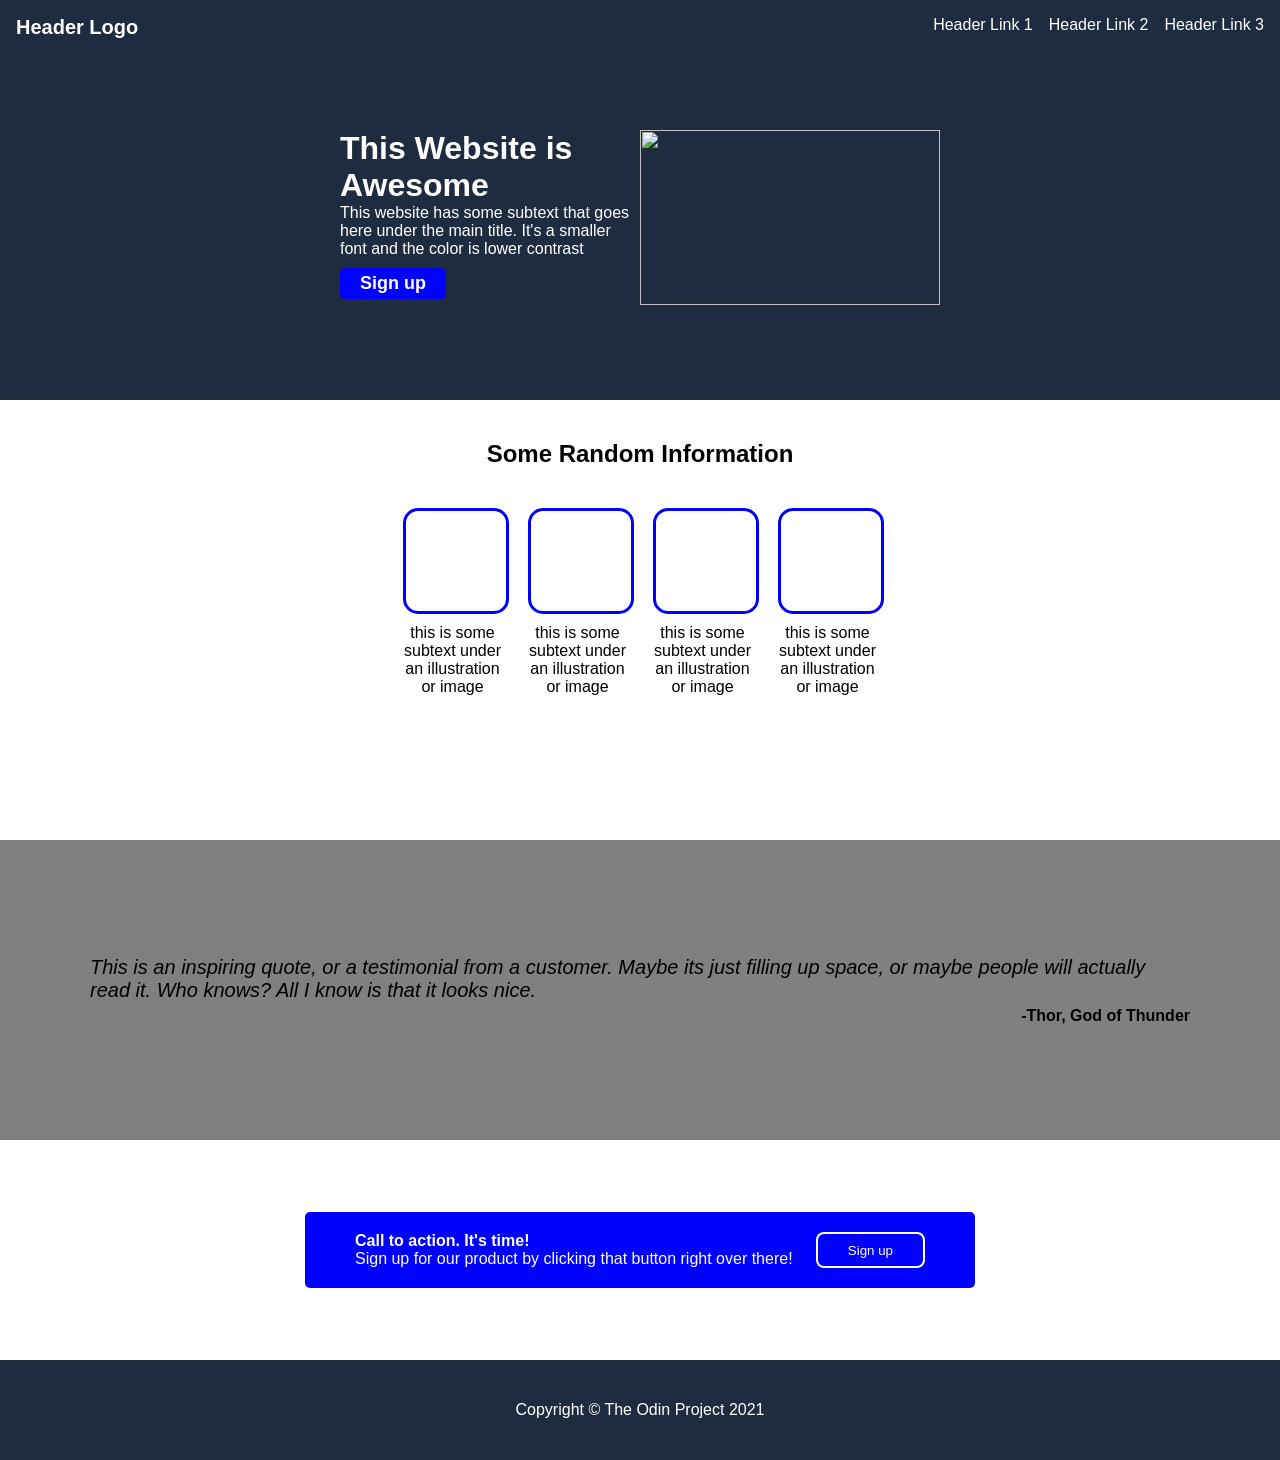
==== index.html @ 5372af81 "feat: implement initial landing page structure with responsive flexbox layout" ====
<!DOCTYPE html>
<html lang="en">
<head>
	<meta charset="UTF-8">
	<meta name="viewport" content="width=device-width, initial-scale=1.0" />
	<link rel="stylesheet" href="style.css">
	<title>untitled</title>
</head>

<body>
	<div class="container1">
		<div class="header">
			<strong class="logo">Header Logo</strong>
			<ul>
				<li><a href="#">Header Link 1</a></li>
				<li><a href="#">Header Link 2</a></li>
				<li><a href="#">Header Link 3</a></li>
			</ul>
		</div>
		<div class="twoparter">
			<div class="bunchbutton">
				<h1>This Website is Awesome</h1>
				<p class="t1">This website has some subtext that goes here under the main title. It's a smaller font and the color is lower contrast</p>
				<button class="signup">Sign up</button>
			</div>
			<img src="#" height="175px" width="300px">
		</div>	
	</div>
	
	<div class="container2">
    <h2>Some Random Information</h2>
    <div class="gallery">
        <div class="gitems">
            <div class="box"></div>
            <p class="boxtext">this is some subtext under an illustration or image</p>
        </div>

        <div class="gitems">
            <div class="box"></div>
            <p class="boxtext">this is some subtext under an illustration or image</p>
        </div>

        <div class="gitems">
            <div class="box"></div>
            <p class="boxtext">this is some subtext under an illustration or image</p>
        </div>

        <div class="gitems">
            <div class="box"></div>
            <p class="boxtext">this is some subtext under an illustration or image</p>
        </div>
    </div>
	</div>
	
	<div class="container3">
		<div class="textholder">
			<strong class="maintext">This is an inspiring quote, or a testimonial from a customer. Maybe its just filling up space, or maybe people will actually read it. Who knows? All I know is that it looks nice.</strong>
			<p class="lowtext">-Thor, God of Thunder</p>
		</div>
	</div>
	
	<div class="container4">
		<div class="bluebox">
			<div class="contentholder">
				<div class="words">
					<strong class="bigtext">Call to action. It's time!</strong>
					<p class="smalltext">Sign up for our product by clicking that button right over there!</p>
				</div>
				<button class="press">Sign up</button>
			</div>
		</div>
	</div>
	
	<div class="footer">Copyright © The Odin Project 2021</div>
	
</body>
</html>
---- style.css ----
* {
	padding: 0;
	margin: 0;
	box-sizing: border-box;
	font-family: Arial;
}

.container1 {
	background: #1F2C3F;
	display: flex;
	flex-direction: column;
	width: 100%;
	height: 400px;
}

.header {
	display: flex;
	justify-content: space-between;
	margin-bottom: 75px;
}

.logo {
	color: white;
	margin: 16px;
	font-size: 20px;
}

ul {
	display: flex;
	list-style-type: none;
	margin: 16px;
	gap: 16px;
	
}

li {
	padding: 0;
	margin: 0;
}

a {
	text-decoration: none;
	color: white;
}

/* after header */

.twoparter {
	display: flex;
	width: 100%;
	height: auto;
	justify-content: center;
}

.bunchbutton {
	
	width: 300px;
	height: 150px;
	
}

h1 {
	color: white;
}

.t1 {
	color: white;
	margin-bottom: 10px;
}

.signup {
	padding: 5px 20px;
	background-color: blue;
	color: white;
	border-radius: 5px;
	border: none;
	font-weight: 900;
	font-size: 18px;
}

/*second section*/

.container2 {
	color: white;
	width: 100%;
	height: 400px;
	
}

h2 {
	text-align: center;
	color: black;
	margin: 40px 0px;
}

.gallery {
	display: flex;
	gap: 25px;
	justify-content: center;
}

.gitems {
	width: 100px;
	flex-grow: 0;
	text-align: center;
	
}

.box {
	padding: 50px;
	border: 3px solid blue;
	border-radius: 15px;;
	margin-bottom: 10px;
}

.boxtext {
	color: black;
}

/*third sdction*/

.container3 {
	background: grey;
	width: 100%;
	height: 300px;
	display: flex;
	justify-content: center;
	align-items: center;
}

.textholder {
	margin: 0px 90px;
	width: 100%;
	display: flex;
	flex-direction: column;
	gap: 5px;
}

.maintext {
	font-style: italic;
	font-size: 20px;
	font-weight: 100;
}

.lowtext {
	align-self: flex-end;
	font-weight: 800;
}

/*fourth sdction*/

.container4 {
	width: 100%;
	height: 220px;
	color: white;
	display: flex;
	justify-content: center;
	align-items: center;
}

.bluebox {
	border-radius: 5px;
	padding: 20px;
	background: blue;
	display: flex;
	width: 670px;
}

.contentholder {
	width: 100%;
	display: flex;
	justify-content: space-between;
	margin-left: 30px;
}

.words {
	display: flex;
	flex-direction: column;
}

.bigtext {
	color: white;
	font-weight: 800px;
}

.smalltext {
	color: white;
}

.press {
	margin-right: 30px;
	background-color: blue;
	border: 2px solid white;
	border-radius: 8px;
	color: white;
	padding: 0px 30px;
}

/*footer*/

.footer {
	width: 100%;
	height: 100px;
	color: white;
	display: flex;
	background: #1F2C3F;
	justify-content: center;
	align-items: center
}
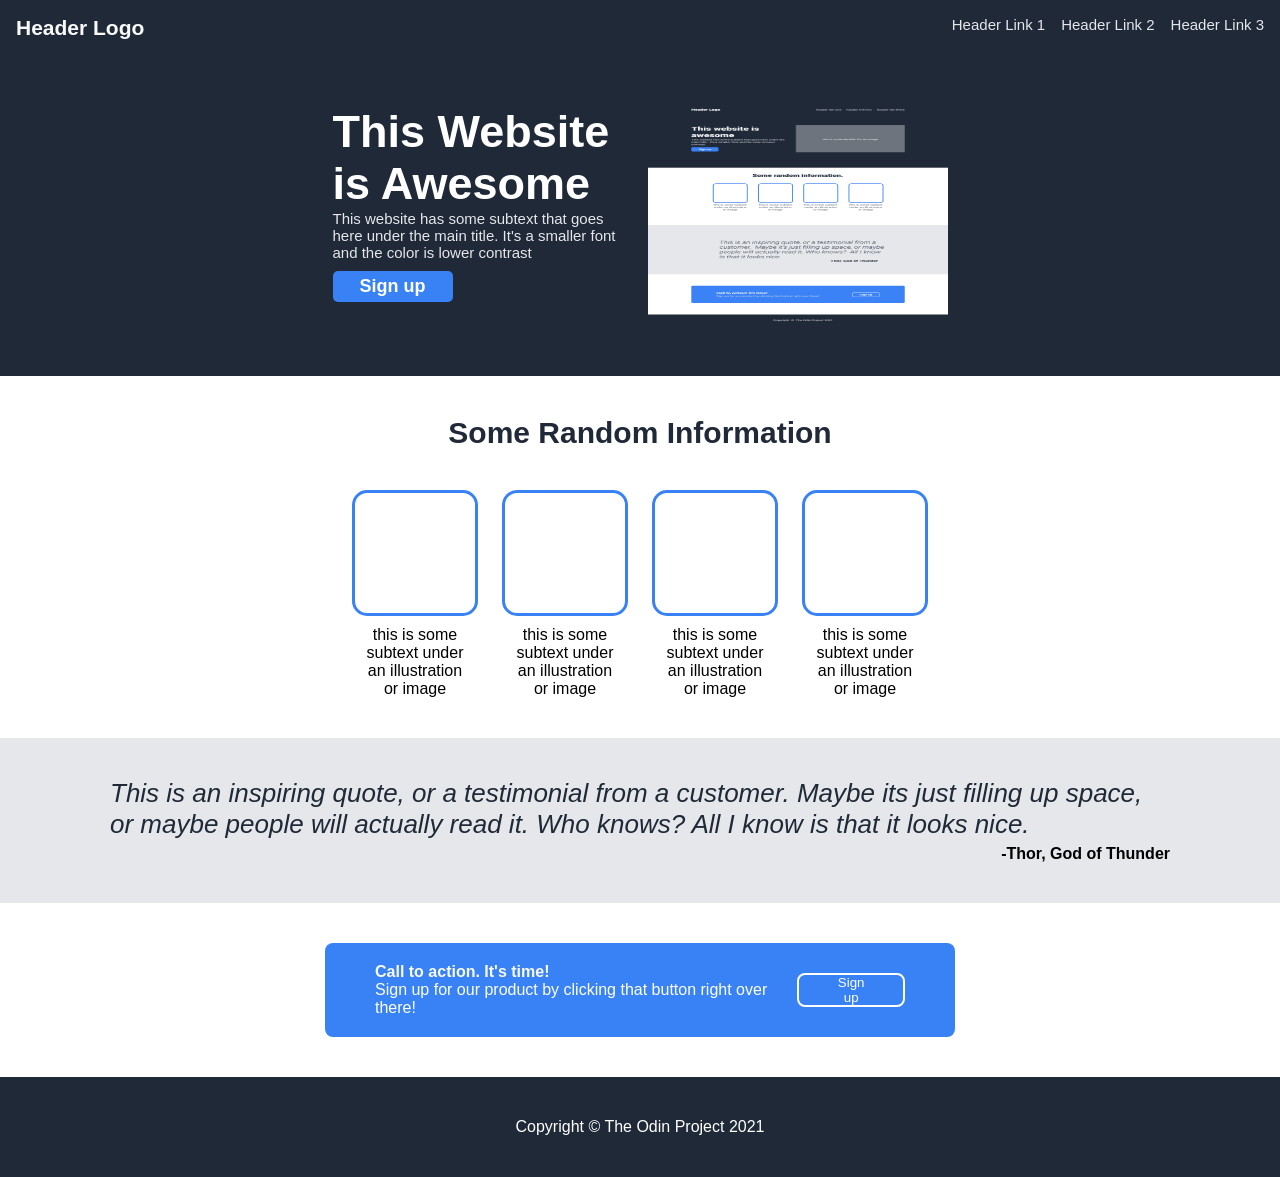
==== commit 06781766: "fixed slight layout issues in css, added color and font size specs from the sxprcted-result image, a" ====
--- a/index.html
+++ b/index.html
@@ -23,7 +23,7 @@
 				<p class="t1">This website has some subtext that goes here under the main title. It's a smaller font and the color is lower contrast</p>
 				<button class="signup">Sign up</button>
 			</div>
-			<img src="#" height="175px" width="300px">
+			<img class="pic" src="01.png" height="220px" width="300px">
 		</div>	
 	</div>
 	
--- a/style.css
+++ b/style.css
@@ -1,28 +1,28 @@
 * {
 	padding: 0;
 	margin: 0;
-	box-sizing: border-box;
 	font-family: Arial;
+	box-sizing: border-box;;
 }
 
 .container1 {
-	background: #1F2C3F;
-	display: flex;
-	flex-direction: column;
-	width: 100%;
-	height: 400px;
+	background: #1F2937;
+	display: flex;
+	flex-direction: column;
+	width: 100%;
+	padding-bottom: 50px;
 }
 
 .header {
 	display: flex;
 	justify-content: space-between;
-	margin-bottom: 75px;
+	margin-bottom: 50px;
 }
 
 .logo {
-	color: white;
+	color: #F9FAF8;
 	margin: 16px;
-	font-size: 20px;
+	font-size: 21px;
 }
 
 ul {
@@ -40,42 +40,51 @@
 
 a {
 	text-decoration: none;
-	color: white;
+	color: #E5E7EB;
+	font-size: 15px;
 }
 
 /* after header */
 
 .twoparter {
-	display: flex;
-	width: 100%;
-	height: auto;
-	justify-content: center;
+	flex-wrap: wrap;
+	display: flex;
+	width: 100%;
+	justify-content: center;
+	gap: 15px
 }
 
 .bunchbutton {
 	
 	width: 300px;
-	height: 150px;
-	
+	display: flex;
+	flex-direction:column;
 }
 
 h1 {
 	color: white;
+	font-size: 45px;
 }
 
 .t1 {
-	color: white;
+	color: #E5E7EB;
 	margin-bottom: 10px;
+	font-size: 15px;
 }
 
 .signup {
 	padding: 5px 20px;
-	background-color: blue;
+	background-color: #3882F6;
 	color: white;
 	border-radius: 5px;
 	border: none;
 	font-weight: 900;
 	font-size: 18px;
+	max-width: 120px;
+}
+
+.pic {
+	display: flex;
 }
 
 /*second section*/
@@ -83,52 +92,58 @@
 .container2 {
 	color: white;
 	width: 100%;
-	height: 400px;
+	display: flex;
+	flex-direction: column;
+	padding-bottom: 40px;
 	
 }
 
 h2 {
 	text-align: center;
-	color: black;
+	color: #1F2937;
+	font-size: 30px;
 	margin: 40px 0px;
 }
 
 .gallery {
-	display: flex;
-	gap: 25px;
+	flex-wrap: wrap;
+	display: flex;
+	gap: 50px;
 	justify-content: center;
 }
 
 .gitems {
+	display: flex;
+	flex-direction: column;
 	width: 100px;
-	flex-grow: 0;
-	text-align: center;
-	
+	justify-content: center;
+	align-items: center
 }
 
 .box {
-	padding: 50px;
-	border: 3px solid blue;
+	padding: 60px;
+	border: 3px solid #3882F6;
 	border-radius: 15px;;
 	margin-bottom: 10px;
 }
 
 .boxtext {
 	color: black;
+	text-align: center;
 }
 
 /*third sdction*/
 
 .container3 {
-	background: grey;
-	width: 100%;
-	height: 300px;
+	background: #E5E7EB;
+	width: 100%;
 	display: flex;
 	justify-content: center;
 	align-items: center;
 }
 
 .textholder {
+	padding: 40px 20px;
 	margin: 0px 90px;
 	width: 100%;
 	display: flex;
@@ -137,8 +152,9 @@
 }
 
 .maintext {
+	color: #1F2937;
 	font-style: italic;
-	font-size: 20px;
+	font-size: 26px;
 	font-weight: 100;
 }
 
@@ -150,8 +166,8 @@
 /*fourth sdction*/
 
 .container4 {
-	width: 100%;
-	height: 220px;
+	padding: 40px 20px;
+	width: 100%;
 	color: white;
 	display: flex;
 	justify-content: center;
@@ -159,17 +175,18 @@
 }
 
 .bluebox {
-	border-radius: 5px;
+	border-radius: 8px;
 	padding: 20px;
-	background: blue;
-	display: flex;
-	width: 670px;
+	background: #3882F6;
+	display: flex;
+	width: 630px;
 }
 
 .contentholder {
 	width: 100%;
 	display: flex;
 	justify-content: space-between;
+	align-items: center;
 	margin-left: 30px;
 }
 
@@ -179,7 +196,7 @@
 }
 
 .bigtext {
-	color: white;
+	color: #F9FAF8;
 	font-weight: 800px;
 }
 
@@ -189,11 +206,12 @@
 
 .press {
 	margin-right: 30px;
-	background-color: blue;
+	background-color: #3882F6;
 	border: 2px solid white;
 	border-radius: 8px;
 	color: white;
 	padding: 0px 30px;
+	max-height: 40px;
 }
 
 /*footer*/
@@ -203,7 +221,7 @@
 	height: 100px;
 	color: white;
 	display: flex;
-	background: #1F2C3F;
+	background: #1F2937;
 	justify-content: center;
 	align-items: center
 }
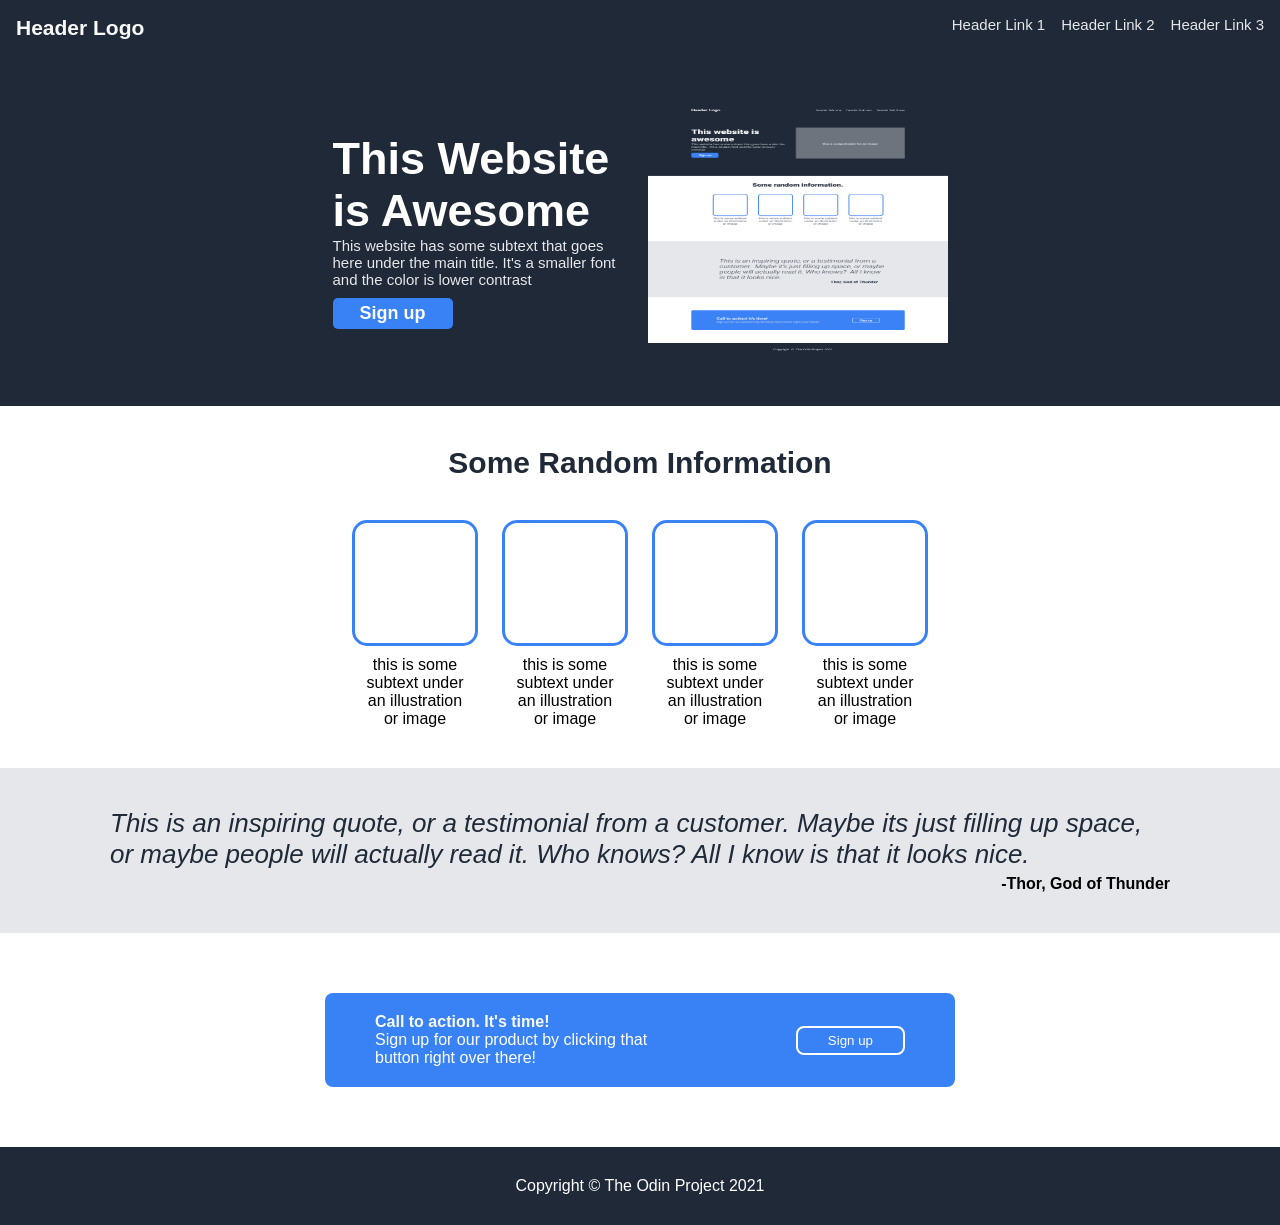
==== commit 033c0472: "removed a bunch of redundant height properties and let the content determin the height then adjusf f" ====
--- a/index.html
+++ b/index.html
@@ -23,7 +23,7 @@
 				<p class="t1">This website has some subtext that goes here under the main title. It's a smaller font and the color is lower contrast</p>
 				<button class="signup">Sign up</button>
 			</div>
-			<img class="pic" src="01.png" height="220px" width="300px">
+			<img class="pic" src="01.png" height="250px" width="300px">
 		</div>	
 	</div>
 	
--- a/style.css
+++ b/style.css
@@ -9,6 +9,7 @@
 	background: #1F2937;
 	display: flex;
 	flex-direction: column;
+	align-items: space-between;
 	width: 100%;
 	padding-bottom: 50px;
 }
@@ -51,6 +52,7 @@
 	display: flex;
 	width: 100%;
 	justify-content: center;
+	align-items: center;
 	gap: 15px
 }
 
@@ -166,7 +168,7 @@
 /*fourth sdction*/
 
 .container4 {
-	padding: 40px 20px;
+	padding: 60px 20px;
 	width: 100%;
 	color: white;
 	display: flex;
@@ -193,11 +195,12 @@
 .words {
 	display: flex;
 	flex-direction: column;
+	max-width: 300px;
 }
 
 .bigtext {
 	color: #F9FAF8;
-	font-weight: 800px;
+	font-weight: 900px;
 }
 
 .smalltext {
@@ -210,15 +213,15 @@
 	border: 2px solid white;
 	border-radius: 8px;
 	color: white;
-	padding: 0px 30px;
+	padding: 5px 30px;
 	max-height: 40px;
 }
 
 /*footer*/
 
 .footer {
-	width: 100%;
-	height: 100px;
+	padding: 30px;
+	width: 100%;
 	color: white;
 	display: flex;
 	background: #1F2937;
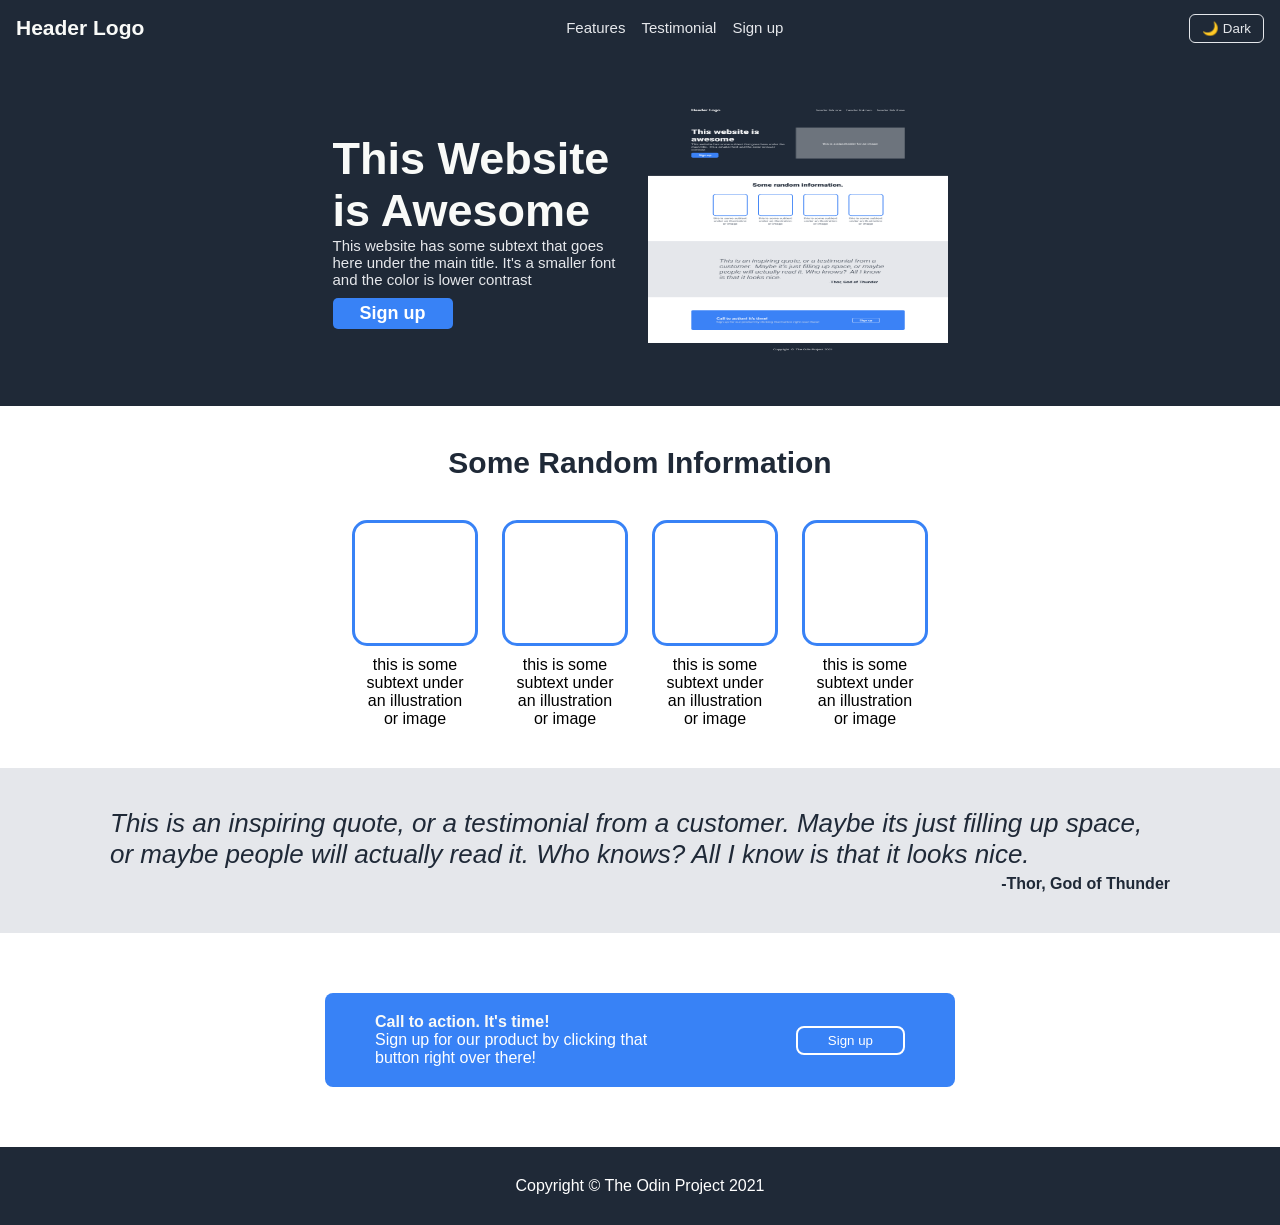
==== commit 35713b6a: "Add dark mode toggle with persisted theme preference" ====
--- a/index.html
+++ b/index.html
@@ -12,10 +12,11 @@
 		<div class="header">
 			<strong class="logo">Header Logo</strong>
 			<ul>
-				<li><a href="#">Header Link 1</a></li>
-				<li><a href="#">Header Link 2</a></li>
-				<li><a href="#">Header Link 3</a></li>
+				<li><a href="#features">Features</a></li>
+				<li><a href="#testimonial">Testimonial</a></li>
+				<li><a href="#signup">Sign up</a></li>
 			</ul>
+			<button id="theme-toggle" class="theme-toggle" aria-label="Toggle dark mode">🌙 Dark</button>
 		</div>
 		<div class="twoparter">
 			<div class="bunchbutton">
@@ -23,11 +24,11 @@
 				<p class="t1">This website has some subtext that goes here under the main title. It's a smaller font and the color is lower contrast</p>
 				<button class="signup">Sign up</button>
 			</div>
-			<img class="pic" src="01.png" height="250px" width="300px">
+			<img class="pic" src="01.png" height="250px" width="300px" alt="A colorful illustrative placeholder image">
 		</div>	
 	</div>
 	
-	<div class="container2">
+	<div id="features" class="container2">
     <h2>Some Random Information</h2>
     <div class="gallery">
         <div class="gitems">
@@ -52,14 +53,14 @@
     </div>
 	</div>
 	
-	<div class="container3">
+	<div id="testimonial" class="container3">
 		<div class="textholder">
 			<strong class="maintext">This is an inspiring quote, or a testimonial from a customer. Maybe its just filling up space, or maybe people will actually read it. Who knows? All I know is that it looks nice.</strong>
 			<p class="lowtext">-Thor, God of Thunder</p>
 		</div>
 	</div>
 	
-	<div class="container4">
+	<div id="signup" class="container4">
 		<div class="bluebox">
 			<div class="contentholder">
 				<div class="words">
@@ -72,6 +73,6 @@
 	</div>
 	
 	<div class="footer">Copyright © The Odin Project 2021</div>
-	
+	<script src="script.js"></script>
 </body>
-</html>+</html>
--- a/style.css
+++ b/style.css
@@ -2,11 +2,45 @@
 	padding: 0;
 	margin: 0;
 	font-family: Arial;
-	box-sizing: border-box;;
+	box-sizing: border-box;
+}
+
+:root {
+	--page-bg: #ffffff;
+	--surface: #ffffff;
+	--header-bg: #1F2937;
+	--header-text: #F9FAF8;
+	--muted-text: #E5E7EB;
+	--primary-text: #1F2937;
+	--accent: #3882F6;
+	--quote-bg: #E5E7EB;
+	--footer-bg: #1F2937;
+	--footer-text: #ffffff;
+	--box-text: #000000;
+}
+
+body {
+	background: var(--page-bg);
+	color: var(--primary-text);
+	scroll-behavior: smooth;
+}
+
+body.dark-mode {
+	--page-bg: #0f172a;
+	--surface: #111827;
+	--header-bg: #020617;
+	--header-text: #f8fafc;
+	--muted-text: #cbd5e1;
+	--primary-text: #e2e8f0;
+	--accent: #60a5fa;
+	--quote-bg: #1e293b;
+	--footer-bg: #020617;
+	--footer-text: #e2e8f0;
+	--box-text: #e2e8f0;
 }
 
 .container1 {
-	background: #1F2937;
+	background: var(--header-bg);
 	display: flex;
 	flex-direction: column;
 	align-items: space-between;
@@ -17,11 +51,12 @@
 .header {
 	display: flex;
 	justify-content: space-between;
+	align-items: center;
 	margin-bottom: 50px;
 }
 
 .logo {
-	color: #F9FAF8;
+	color: var(--header-text);
 	margin: 16px;
 	font-size: 21px;
 }
@@ -31,7 +66,6 @@
 	list-style-type: none;
 	margin: 16px;
 	gap: 16px;
-	
 }
 
 li {
@@ -41,8 +75,18 @@
 
 a {
 	text-decoration: none;
-	color: #E5E7EB;
+	color: var(--muted-text);
 	font-size: 15px;
+}
+
+.theme-toggle {
+	margin-right: 16px;
+	padding: 6px 12px;
+	border: 1px solid var(--muted-text);
+	background: transparent;
+	color: var(--muted-text);
+	border-radius: 6px;
+	cursor: pointer;
 }
 
 /* after header */
@@ -53,30 +97,29 @@
 	width: 100%;
 	justify-content: center;
 	align-items: center;
-	gap: 15px
+	gap: 15px;
 }
 
 .bunchbutton {
-	
 	width: 300px;
 	display: flex;
-	flex-direction:column;
+	flex-direction: column;
 }
 
 h1 {
-	color: white;
+	color: var(--header-text);
 	font-size: 45px;
 }
 
 .t1 {
-	color: #E5E7EB;
+	color: var(--muted-text);
 	margin-bottom: 10px;
 	font-size: 15px;
 }
 
 .signup {
 	padding: 5px 20px;
-	background-color: #3882F6;
+	background-color: var(--accent);
 	color: white;
 	border-radius: 5px;
 	border: none;
@@ -92,19 +135,19 @@
 /*second section*/
 
 .container2 {
-	color: white;
+	background: var(--surface);
+	color: var(--primary-text);
 	width: 100%;
 	display: flex;
 	flex-direction: column;
 	padding-bottom: 40px;
-	
 }
 
 h2 {
 	text-align: center;
-	color: #1F2937;
+	color: var(--primary-text);
 	font-size: 30px;
-	margin: 40px 0px;
+	margin: 40px 0;
 }
 
 .gallery {
@@ -119,25 +162,25 @@
 	flex-direction: column;
 	width: 100px;
 	justify-content: center;
-	align-items: center
+	align-items: center;
 }
 
 .box {
 	padding: 60px;
-	border: 3px solid #3882F6;
-	border-radius: 15px;;
+	border: 3px solid var(--accent);
+	border-radius: 15px;
 	margin-bottom: 10px;
 }
 
 .boxtext {
-	color: black;
+	color: var(--box-text);
 	text-align: center;
 }
 
-/*third sdction*/
+/*third section*/
 
 .container3 {
-	background: #E5E7EB;
+	background: var(--quote-bg);
 	width: 100%;
 	display: flex;
 	justify-content: center;
@@ -146,7 +189,7 @@
 
 .textholder {
 	padding: 40px 20px;
-	margin: 0px 90px;
+	margin: 0 90px;
 	width: 100%;
 	display: flex;
 	flex-direction: column;
@@ -154,7 +197,7 @@
 }
 
 .maintext {
-	color: #1F2937;
+	color: var(--primary-text);
 	font-style: italic;
 	font-size: 26px;
 	font-weight: 100;
@@ -163,9 +206,10 @@
 .lowtext {
 	align-self: flex-end;
 	font-weight: 800;
-}
-
-/*fourth sdction*/
+	color: var(--primary-text);
+}
+
+/*fourth section*/
 
 .container4 {
 	padding: 60px 20px;
@@ -174,12 +218,13 @@
 	display: flex;
 	justify-content: center;
 	align-items: center;
+	background: var(--surface);
 }
 
 .bluebox {
 	border-radius: 8px;
 	padding: 20px;
-	background: #3882F6;
+	background: var(--accent);
 	display: flex;
 	width: 630px;
 }
@@ -200,7 +245,7 @@
 
 .bigtext {
 	color: #F9FAF8;
-	font-weight: 900px;
+	font-weight: 900;
 }
 
 .smalltext {
@@ -209,12 +254,13 @@
 
 .press {
 	margin-right: 30px;
-	background-color: #3882F6;
+	background-color: transparent;
 	border: 2px solid white;
 	border-radius: 8px;
 	color: white;
 	padding: 5px 30px;
 	max-height: 40px;
+	cursor: pointer;
 }
 
 /*footer*/
@@ -222,9 +268,30 @@
 .footer {
 	padding: 30px;
 	width: 100%;
-	color: white;
-	display: flex;
-	background: #1F2937;
-	justify-content: center;
-	align-items: center
-}+	color: var(--footer-text);
+	display: flex;
+	background: var(--footer-bg);
+	justify-content: center;
+	align-items: center;
+}
+
+@media (max-width: 700px) {
+	.header {
+		flex-wrap: wrap;
+		justify-content: center;
+	}
+
+	.theme-toggle {
+		margin: 0 0 16px;
+	}
+
+	.contentholder {
+		margin-left: 0;
+		gap: 16px;
+		flex-direction: column;
+	}
+
+	.press {
+		margin-right: 0;
+	}
+}
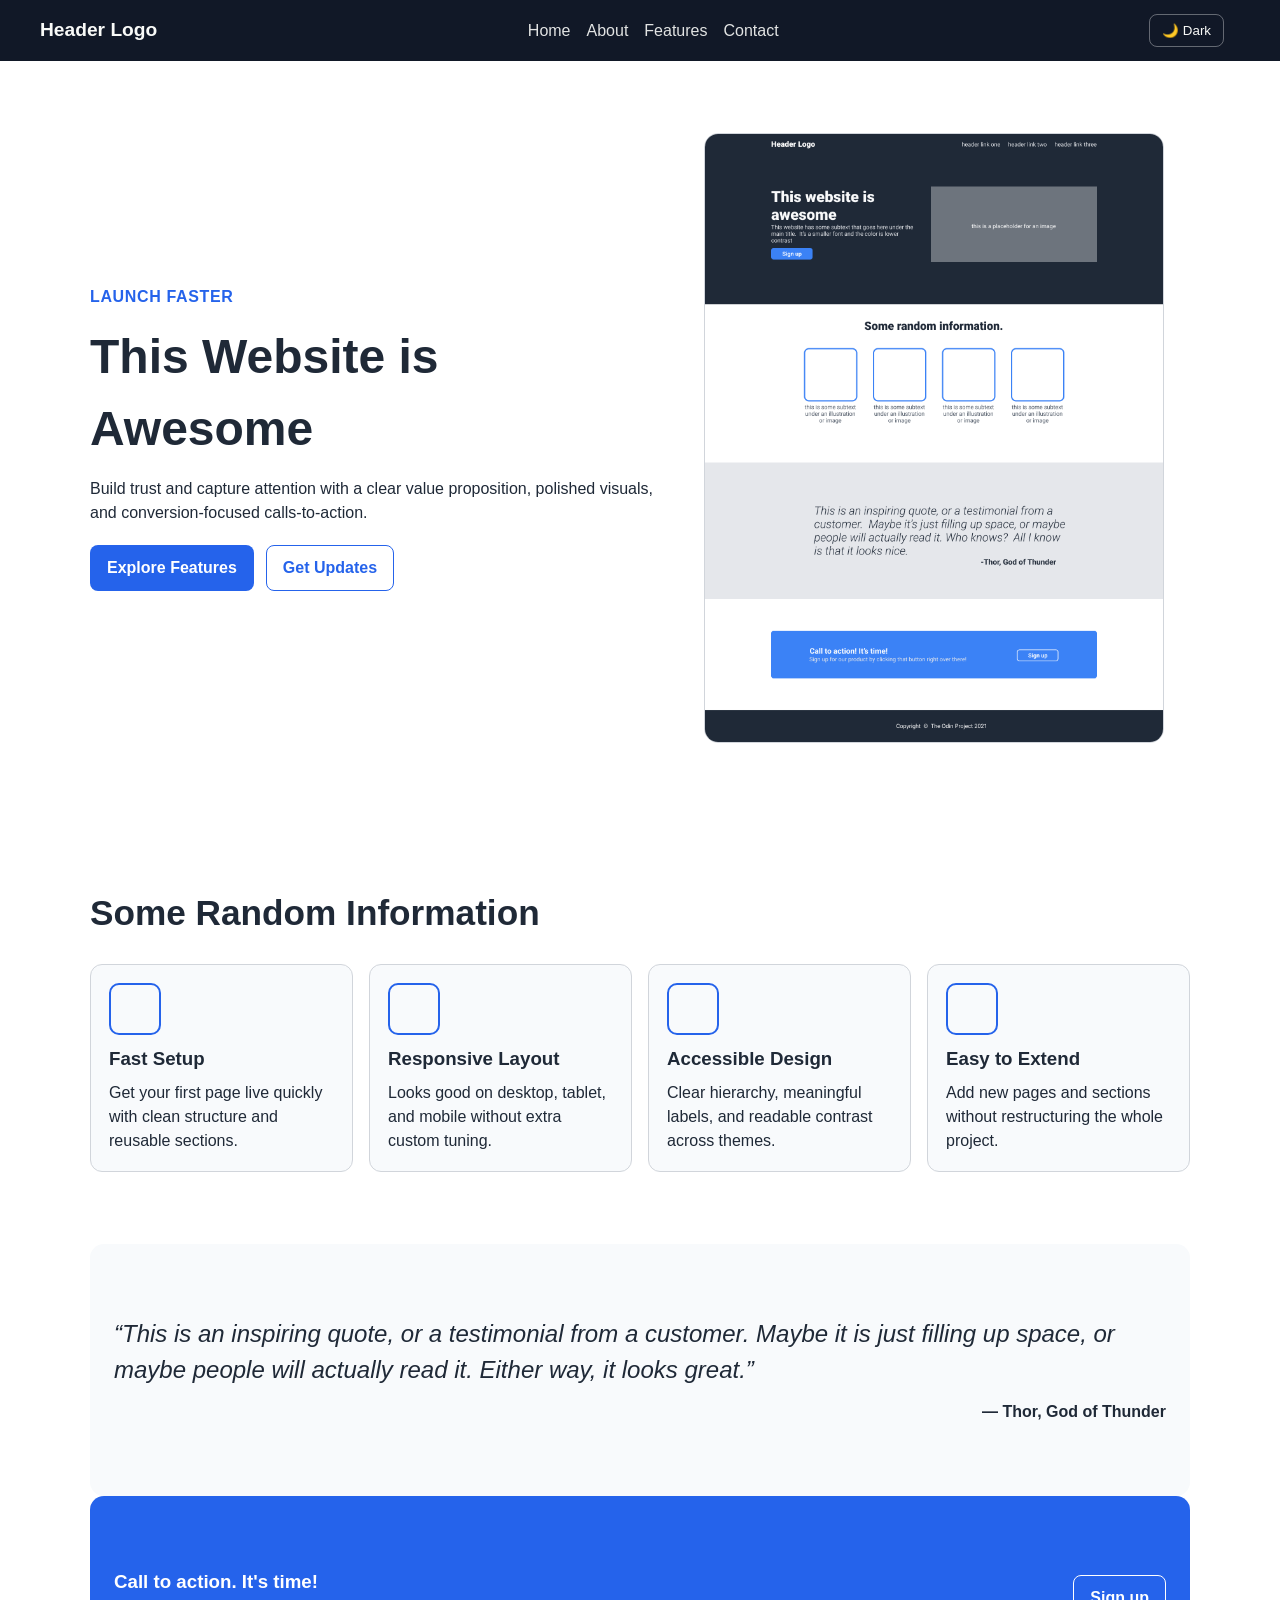
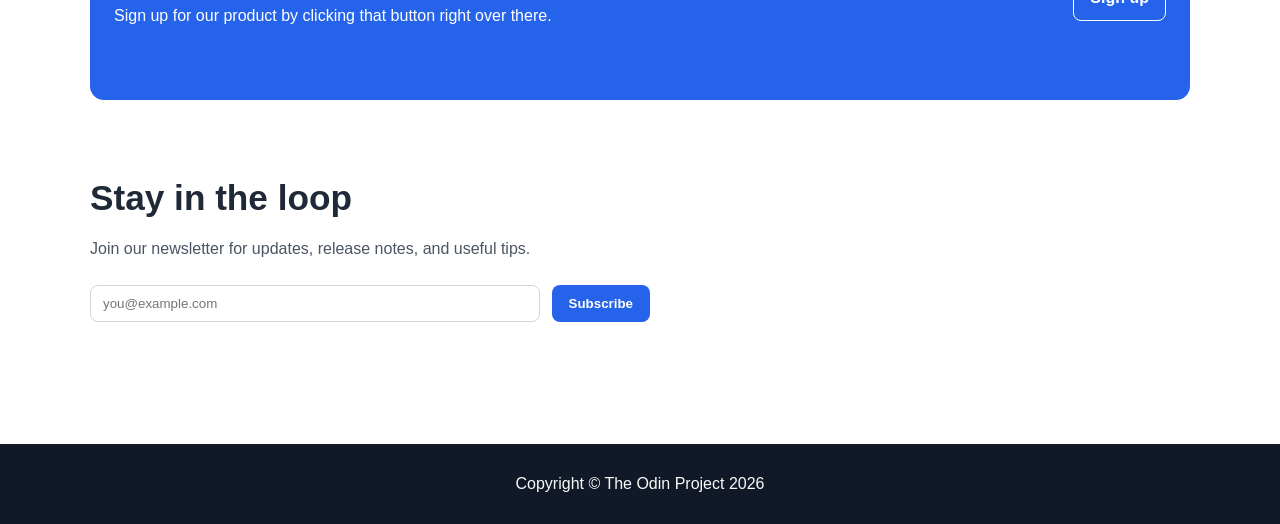
==== commit 2ce5f195: "Expand landing page with multi-page responsive UI and new interactions" ====
--- a/index.html
+++ b/index.html
@@ -1,78 +1,104 @@
 <!DOCTYPE html>
 <html lang="en">
 <head>
-	<meta charset="UTF-8">
-	<meta name="viewport" content="width=device-width, initial-scale=1.0" />
-	<link rel="stylesheet" href="style.css">
-	<title>untitled</title>
+  <meta charset="UTF-8" />
+  <meta name="viewport" content="width=device-width, initial-scale=1.0" />
+  <link rel="stylesheet" href="style.css" />
+  <title>TOP Landing Page</title>
 </head>
+<body>
+  <header class="site-header">
+    <a class="logo" href="index.html">Header Logo</a>
 
-<body>
-	<div class="container1">
-		<div class="header">
-			<strong class="logo">Header Logo</strong>
-			<ul>
-				<li><a href="#features">Features</a></li>
-				<li><a href="#testimonial">Testimonial</a></li>
-				<li><a href="#signup">Sign up</a></li>
-			</ul>
-			<button id="theme-toggle" class="theme-toggle" aria-label="Toggle dark mode">🌙 Dark</button>
-		</div>
-		<div class="twoparter">
-			<div class="bunchbutton">
-				<h1>This Website is Awesome</h1>
-				<p class="t1">This website has some subtext that goes here under the main title. It's a smaller font and the color is lower contrast</p>
-				<button class="signup">Sign up</button>
-			</div>
-			<img class="pic" src="01.png" height="250px" width="300px" alt="A colorful illustrative placeholder image">
-		</div>	
-	</div>
-	
-	<div id="features" class="container2">
-    <h2>Some Random Information</h2>
-    <div class="gallery">
-        <div class="gitems">
-            <div class="box"></div>
-            <p class="boxtext">this is some subtext under an illustration or image</p>
+    <button id="menu-toggle" class="icon-btn menu-toggle" aria-label="Toggle navigation" aria-expanded="false">☰</button>
+
+    <nav id="site-nav" class="site-nav" aria-label="Main navigation">
+      <a href="index.html">Home</a>
+      <a href="about.html">About</a>
+      <a href="features.html">Features</a>
+      <a href="contact.html">Contact</a>
+    </nav>
+
+    <button id="theme-toggle" class="icon-btn" aria-label="Toggle dark mode" aria-pressed="false">🌙 Dark</button>
+  </header>
+
+  <main>
+    <section class="hero section">
+      <div class="hero-text">
+        <p class="eyebrow">Launch faster</p>
+        <h1>This Website is Awesome</h1>
+        <p>
+          Build trust and capture attention with a clear value proposition,
+          polished visuals, and conversion-focused calls-to-action.
+        </p>
+        <div class="hero-actions">
+          <a class="btn btn-primary" href="features.html">Explore Features</a>
+          <a class="btn btn-outline" href="#newsletter">Get Updates</a>
         </div>
+      </div>
+      <img class="hero-image" src="01.png" alt="A colorful illustrative placeholder image" />
+    </section>
 
-        <div class="gitems">
-            <div class="box"></div>
-            <p class="boxtext">this is some subtext under an illustration or image</p>
-        </div>
+    <section class="section" id="highlights">
+      <h2>Some Random Information</h2>
+      <div class="grid-cards">
+        <article class="card">
+          <div class="card-icon"></div>
+          <h3>Fast Setup</h3>
+          <p>Get your first page live quickly with clean structure and reusable sections.</p>
+        </article>
+        <article class="card">
+          <div class="card-icon"></div>
+          <h3>Responsive Layout</h3>
+          <p>Looks good on desktop, tablet, and mobile without extra custom tuning.</p>
+        </article>
+        <article class="card">
+          <div class="card-icon"></div>
+          <h3>Accessible Design</h3>
+          <p>Clear hierarchy, meaningful labels, and readable contrast across themes.</p>
+        </article>
+        <article class="card">
+          <div class="card-icon"></div>
+          <h3>Easy to Extend</h3>
+          <p>Add new pages and sections without restructuring the whole project.</p>
+        </article>
+      </div>
+    </section>
 
-        <div class="gitems">
-            <div class="box"></div>
-            <p class="boxtext">this is some subtext under an illustration or image</p>
-        </div>
+    <section class="quote section">
+      <blockquote>
+        “This is an inspiring quote, or a testimonial from a customer. Maybe it is just filling up space,
+        or maybe people will actually read it. Either way, it looks great.”
+      </blockquote>
+      <p class="quote-author">— Thor, God of Thunder</p>
+    </section>
 
-        <div class="gitems">
-            <div class="box"></div>
-            <p class="boxtext">this is some subtext under an illustration or image</p>
-        </div>
-    </div>
-	</div>
-	
-	<div id="testimonial" class="container3">
-		<div class="textholder">
-			<strong class="maintext">This is an inspiring quote, or a testimonial from a customer. Maybe its just filling up space, or maybe people will actually read it. Who knows? All I know is that it looks nice.</strong>
-			<p class="lowtext">-Thor, God of Thunder</p>
-		</div>
-	</div>
-	
-	<div id="signup" class="container4">
-		<div class="bluebox">
-			<div class="contentholder">
-				<div class="words">
-					<strong class="bigtext">Call to action. It's time!</strong>
-					<p class="smalltext">Sign up for our product by clicking that button right over there!</p>
-				</div>
-				<button class="press">Sign up</button>
-			</div>
-		</div>
-	</div>
-	
-	<div class="footer">Copyright © The Odin Project 2021</div>
-	<script src="script.js"></script>
+    <section class="cta section">
+      <div>
+        <h3>Call to action. It&apos;s time!</h3>
+        <p>Sign up for our product by clicking that button right over there.</p>
+      </div>
+      <a class="btn btn-outline" href="contact.html">Sign up</a>
+    </section>
+
+    <section class="section" id="newsletter">
+      <h2>Stay in the loop</h2>
+      <p class="section-subtitle">Join our newsletter for updates, release notes, and useful tips.</p>
+      <form id="newsletter-form" class="newsletter-form" novalidate>
+        <label for="newsletter-email" class="sr-only">Email address</label>
+        <input id="newsletter-email" name="email" type="email" placeholder="you@example.com" required />
+        <button type="submit" class="btn btn-primary">Subscribe</button>
+      </form>
+      <p id="newsletter-message" class="form-message" aria-live="polite"></p>
+    </section>
+  </main>
+
+  <button id="back-to-top" class="icon-btn back-to-top" aria-label="Back to top">↑</button>
+
+  <footer class="site-footer">
+    Copyright © The Odin Project <span id="year"></span>
+  </footer>
+
+  <script src="script.js"></script>
 </body>
 </html>
--- a/style.css
+++ b/style.css
@@ -1,297 +1,357 @@
 * {
-	padding: 0;
-	margin: 0;
-	font-family: Arial;
-	box-sizing: border-box;
+  box-sizing: border-box;
+  margin: 0;
+  padding: 0;
+  font-family: Arial, sans-serif;
 }
 
 :root {
-	--page-bg: #ffffff;
-	--surface: #ffffff;
-	--header-bg: #1F2937;
-	--header-text: #F9FAF8;
-	--muted-text: #E5E7EB;
-	--primary-text: #1F2937;
-	--accent: #3882F6;
-	--quote-bg: #E5E7EB;
-	--footer-bg: #1F2937;
-	--footer-text: #ffffff;
-	--box-text: #000000;
+  --bg: #ffffff;
+  --surface: #f8fafc;
+  --text: #1f2937;
+  --muted: #4b5563;
+  --header: #111827;
+  --header-text: #f9faf8;
+  --accent: #2563eb;
+  --accent-strong: #1d4ed8;
+  --border: #d1d5db;
+}
+
+body.dark-mode {
+  --bg: #0f172a;
+  --surface: #111827;
+  --text: #e5e7eb;
+  --muted: #cbd5e1;
+  --header: #020617;
+  --header-text: #f8fafc;
+  --accent: #60a5fa;
+  --accent-strong: #3b82f6;
+  --border: #334155;
 }
 
 body {
-	background: var(--page-bg);
-	color: var(--primary-text);
-	scroll-behavior: smooth;
-}
-
-body.dark-mode {
-	--page-bg: #0f172a;
-	--surface: #111827;
-	--header-bg: #020617;
-	--header-text: #f8fafc;
-	--muted-text: #cbd5e1;
-	--primary-text: #e2e8f0;
-	--accent: #60a5fa;
-	--quote-bg: #1e293b;
-	--footer-bg: #020617;
-	--footer-text: #e2e8f0;
-	--box-text: #e2e8f0;
-}
-
-.container1 {
-	background: var(--header-bg);
-	display: flex;
-	flex-direction: column;
-	align-items: space-between;
-	width: 100%;
-	padding-bottom: 50px;
-}
-
-.header {
-	display: flex;
-	justify-content: space-between;
-	align-items: center;
-	margin-bottom: 50px;
+  background: var(--bg);
+  color: var(--text);
+  line-height: 1.5;
+}
+
+main {
+  width: min(1100px, 92%);
+  margin: 0 auto;
+}
+
+.section {
+  padding: 72px 0;
+}
+
+.site-header {
+  background: var(--header);
+  color: var(--header-text);
+  padding: 14px min(4vw, 40px);
+  display: grid;
+  grid-template-columns: auto 1fr auto auto;
+  align-items: center;
+  gap: 16px;
+  position: sticky;
+  top: 0;
+  z-index: 20;
 }
 
 .logo {
-	color: var(--header-text);
-	margin: 16px;
-	font-size: 21px;
-}
-
-ul {
-	display: flex;
-	list-style-type: none;
-	margin: 16px;
-	gap: 16px;
-}
-
-li {
-	padding: 0;
-	margin: 0;
-}
-
-a {
-	text-decoration: none;
-	color: var(--muted-text);
-	font-size: 15px;
-}
-
-.theme-toggle {
-	margin-right: 16px;
-	padding: 6px 12px;
-	border: 1px solid var(--muted-text);
-	background: transparent;
-	color: var(--muted-text);
-	border-radius: 6px;
-	cursor: pointer;
-}
-
-/* after header */
-
-.twoparter {
-	flex-wrap: wrap;
-	display: flex;
-	width: 100%;
-	justify-content: center;
-	align-items: center;
-	gap: 15px;
-}
-
-.bunchbutton {
-	width: 300px;
-	display: flex;
-	flex-direction: column;
+  color: var(--header-text);
+  text-decoration: none;
+  font-size: 1.2rem;
+  font-weight: 700;
+}
+
+.site-nav {
+  display: flex;
+  gap: 16px;
+  justify-content: center;
+}
+
+.site-nav a {
+  color: var(--header-text);
+  text-decoration: none;
+  opacity: 0.9;
+}
+
+.site-nav a[aria-current="page"] {
+  font-weight: 700;
+  text-decoration: underline;
+}
+
+.icon-btn {
+  border: 1px solid rgba(255, 255, 255, 0.35);
+  color: var(--header-text);
+  background: transparent;
+  padding: 8px 12px;
+  border-radius: 8px;
+  cursor: pointer;
+}
+
+.menu-toggle {
+  display: none;
+}
+
+.hero {
+  display: grid;
+  grid-template-columns: 1.1fr 1fr;
+  align-items: center;
+  gap: 24px;
+}
+
+.eyebrow {
+  color: var(--accent);
+  font-weight: 700;
+  text-transform: uppercase;
+  letter-spacing: 0.04em;
+  margin-bottom: 12px;
 }
 
 h1 {
-	color: var(--header-text);
-	font-size: 45px;
-}
-
-.t1 {
-	color: var(--muted-text);
-	margin-bottom: 10px;
-	font-size: 15px;
-}
-
-.signup {
-	padding: 5px 20px;
-	background-color: var(--accent);
-	color: white;
-	border-radius: 5px;
-	border: none;
-	font-weight: 900;
-	font-size: 18px;
-	max-width: 120px;
-}
-
-.pic {
-	display: flex;
-}
-
-/*second section*/
-
-.container2 {
-	background: var(--surface);
-	color: var(--primary-text);
-	width: 100%;
-	display: flex;
-	flex-direction: column;
-	padding-bottom: 40px;
+  font-size: clamp(2rem, 5vw, 3rem);
+  margin-bottom: 12px;
 }
 
 h2 {
-	text-align: center;
-	color: var(--primary-text);
-	font-size: 30px;
-	margin: 40px 0;
-}
-
-.gallery {
-	flex-wrap: wrap;
-	display: flex;
-	gap: 50px;
-	justify-content: center;
-}
-
-.gitems {
-	display: flex;
-	flex-direction: column;
-	width: 100px;
-	justify-content: center;
-	align-items: center;
-}
-
-.box {
-	padding: 60px;
-	border: 3px solid var(--accent);
-	border-radius: 15px;
-	margin-bottom: 10px;
-}
-
-.boxtext {
-	color: var(--box-text);
-	text-align: center;
-}
-
-/*third section*/
-
-.container3 {
-	background: var(--quote-bg);
-	width: 100%;
-	display: flex;
-	justify-content: center;
-	align-items: center;
-}
-
-.textholder {
-	padding: 40px 20px;
-	margin: 0 90px;
-	width: 100%;
-	display: flex;
-	flex-direction: column;
-	gap: 5px;
-}
-
-.maintext {
-	color: var(--primary-text);
-	font-style: italic;
-	font-size: 26px;
-	font-weight: 100;
-}
-
-.lowtext {
-	align-self: flex-end;
-	font-weight: 800;
-	color: var(--primary-text);
-}
-
-/*fourth section*/
-
-.container4 {
-	padding: 60px 20px;
-	width: 100%;
-	color: white;
-	display: flex;
-	justify-content: center;
-	align-items: center;
-	background: var(--surface);
-}
-
-.bluebox {
-	border-radius: 8px;
-	padding: 20px;
-	background: var(--accent);
-	display: flex;
-	width: 630px;
-}
-
-.contentholder {
-	width: 100%;
-	display: flex;
-	justify-content: space-between;
-	align-items: center;
-	margin-left: 30px;
-}
-
-.words {
-	display: flex;
-	flex-direction: column;
-	max-width: 300px;
-}
-
-.bigtext {
-	color: #F9FAF8;
-	font-weight: 900;
-}
-
-.smalltext {
-	color: white;
-}
-
-.press {
-	margin-right: 30px;
-	background-color: transparent;
-	border: 2px solid white;
-	border-radius: 8px;
-	color: white;
-	padding: 5px 30px;
-	max-height: 40px;
-	cursor: pointer;
-}
-
-/*footer*/
-
-.footer {
-	padding: 30px;
-	width: 100%;
-	color: var(--footer-text);
-	display: flex;
-	background: var(--footer-bg);
-	justify-content: center;
-	align-items: center;
+  font-size: clamp(1.6rem, 4vw, 2.2rem);
+  margin-bottom: 12px;
+}
+
+h3 {
+  margin-bottom: 8px;
+}
+
+.section-subtitle {
+  color: var(--muted);
+  margin-bottom: 24px;
+}
+
+.hero-image {
+  width: 100%;
+  max-width: 460px;
+  border-radius: 14px;
+  justify-self: center;
+  border: 1px solid var(--border);
+}
+
+.hero-actions {
+  margin-top: 20px;
+  display: flex;
+  gap: 12px;
+  flex-wrap: wrap;
+}
+
+.btn {
+  display: inline-block;
+  border-radius: 8px;
+  text-decoration: none;
+  padding: 10px 16px;
+  font-weight: 700;
+  border: 1px solid transparent;
+  cursor: pointer;
+}
+
+.btn-primary {
+  background: var(--accent);
+  color: #fff;
+}
+
+.btn-primary:hover {
+  background: var(--accent-strong);
+}
+
+.btn-outline {
+  color: var(--accent);
+  border-color: var(--accent);
+  background: transparent;
+}
+
+.grid-cards {
+  display: grid;
+  grid-template-columns: repeat(4, minmax(0, 1fr));
+  gap: 16px;
+  margin-top: 24px;
+}
+
+.card {
+  background: var(--surface);
+  border: 1px solid var(--border);
+  border-radius: 12px;
+  padding: 18px;
+}
+
+.card-icon {
+  width: 52px;
+  height: 52px;
+  border-radius: 10px;
+  border: 2px solid var(--accent);
+  margin-bottom: 10px;
+}
+
+.quote {
+  background: var(--surface);
+  border-radius: 14px;
+  padding-inline: 24px;
+}
+
+.quote blockquote {
+  font-size: clamp(1.1rem, 2.5vw, 1.5rem);
+  font-style: italic;
+}
+
+.quote-author {
+  text-align: right;
+  margin-top: 12px;
+  font-weight: 700;
+}
+
+.cta {
+  background: var(--accent);
+  color: #fff;
+  border-radius: 14px;
+  padding-inline: 24px;
+  display: flex;
+  justify-content: space-between;
+  align-items: center;
+  gap: 16px;
+}
+
+.cta .btn-outline {
+  color: #fff;
+  border-color: #fff;
+}
+
+.newsletter-form,
+.contact-form {
+  margin-top: 16px;
+  display: grid;
+  gap: 12px;
+}
+
+.newsletter-form {
+  grid-template-columns: 1fr auto;
+  max-width: 560px;
+}
+
+input,
+textarea {
+  width: 100%;
+  padding: 10px 12px;
+  border-radius: 8px;
+  border: 1px solid var(--border);
+  background: var(--bg);
+  color: var(--text);
+}
+
+.form-message {
+  margin-top: 10px;
+  color: var(--muted);
+}
+
+.pricing-grid {
+  display: grid;
+  grid-template-columns: repeat(3, minmax(0, 1fr));
+  gap: 16px;
+}
+
+.pricing-card .price {
+  font-size: 1.6rem;
+  font-weight: 700;
+  color: var(--accent);
+  margin: 8px 0;
+}
+
+.pricing-card.featured {
+  border-color: var(--accent);
+  box-shadow: 0 8px 25px rgba(37, 99, 235, 0.15);
+}
+
+.back-to-top {
+  position: fixed;
+  right: 16px;
+  bottom: 16px;
+  background: var(--accent);
+  color: #fff;
+  border: none;
+  opacity: 0;
+  pointer-events: none;
+  transform: translateY(10px);
+  transition: 0.2s ease;
+}
+
+.back-to-top.visible {
+  opacity: 1;
+  pointer-events: auto;
+  transform: translateY(0);
+}
+
+.site-footer {
+  background: var(--header);
+  color: var(--header-text);
+  text-align: center;
+  padding: 28px 12px;
+  margin-top: 40px;
+}
+
+.sr-only {
+  position: absolute;
+  width: 1px;
+  height: 1px;
+  padding: 0;
+  margin: -1px;
+  overflow: hidden;
+  clip: rect(0, 0, 0, 0);
+  border: 0;
+}
+
+@media (max-width: 900px) {
+  .hero {
+    grid-template-columns: 1fr;
+  }
+
+  .grid-cards {
+    grid-template-columns: repeat(2, minmax(0, 1fr));
+  }
+
+  .pricing-grid {
+    grid-template-columns: 1fr;
+  }
 }
 
 @media (max-width: 700px) {
-	.header {
-		flex-wrap: wrap;
-		justify-content: center;
-	}
-
-	.theme-toggle {
-		margin: 0 0 16px;
-	}
-
-	.contentholder {
-		margin-left: 0;
-		gap: 16px;
-		flex-direction: column;
-	}
-
-	.press {
-		margin-right: 0;
-	}
-}
+  .site-header {
+    grid-template-columns: auto auto auto;
+  }
+
+  .menu-toggle {
+    display: inline-block;
+  }
+
+  .site-nav {
+    display: none;
+    grid-column: 1 / -1;
+    flex-direction: column;
+    background: rgba(2, 6, 23, 0.95);
+    padding: 12px;
+    border-radius: 8px;
+  }
+
+  .site-nav.open {
+    display: flex;
+  }
+
+  .newsletter-form {
+    grid-template-columns: 1fr;
+  }
+
+  .grid-cards {
+    grid-template-columns: 1fr;
+  }
+
+  .cta {
+    flex-direction: column;
+    align-items: flex-start;
+  }
+}
